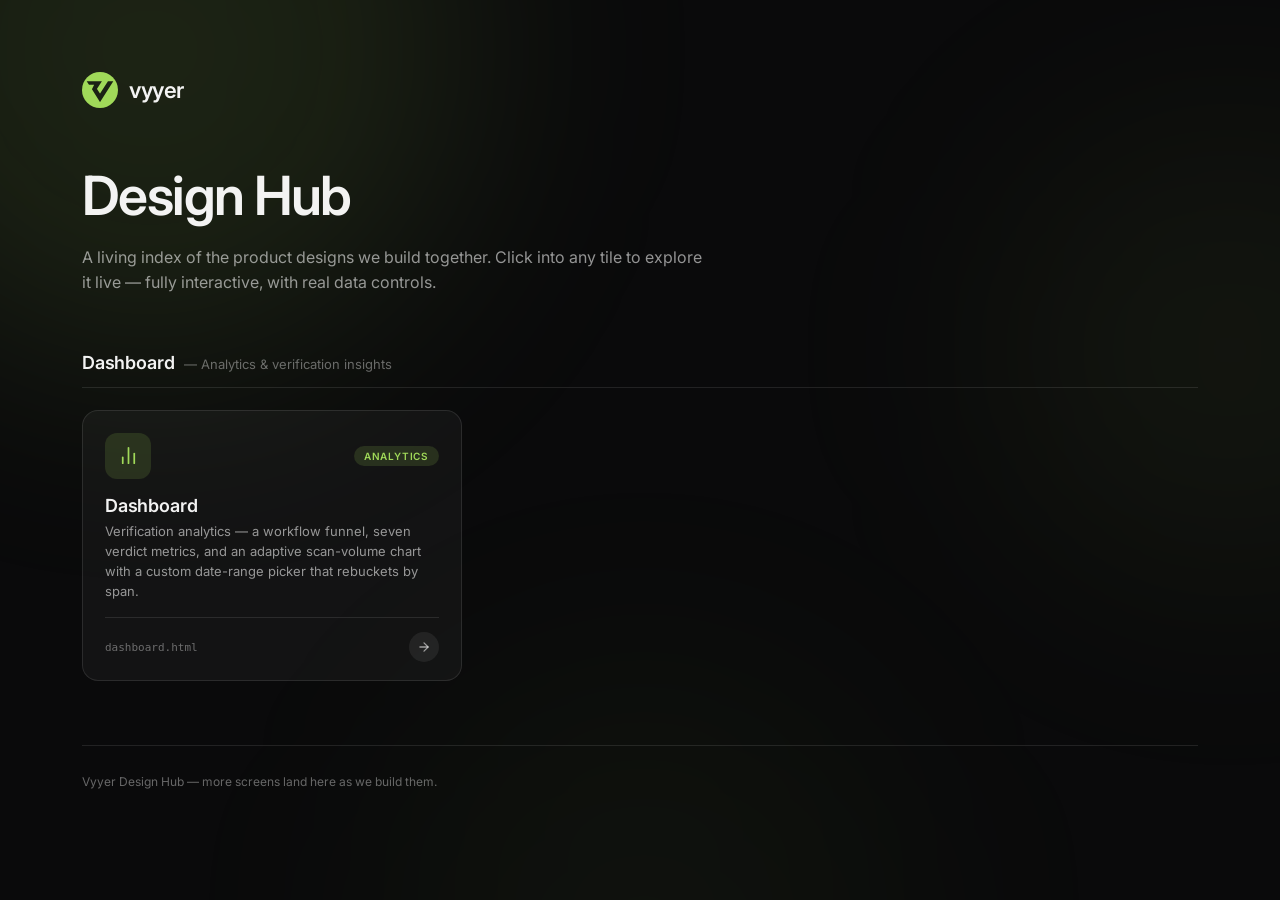
==== index.html @ 065a1852 "Add files via upload" ====
<!DOCTYPE html>
<html lang="en" data-theme="dark">
<head>
<meta charset="UTF-8">
<meta name="viewport" content="width=device-width, initial-scale=1.0">
<title>Vyyer — Design Hub</title>
<link rel="preconnect" href="https://fonts.googleapis.com">
<link rel="preconnect" href="https://fonts.gstatic.com" crossorigin>
<link href="https://fonts.googleapis.com/css2?family=Inter:wght@400;500;600;700&display=swap" rel="stylesheet">
<style>
*, *::before, *::after { margin: 0; padding: 0; box-sizing: border-box; }

:root {
  --bg-base: #0a0a0b;
  --accent: #A0D959; /* Vyyer logo green */
  --glass-bg: rgba(255,255,255,0.04);
  --glass-bg-strong: rgba(255,255,255,0.07);
  --glass-border: rgba(255,255,255,0.10);
  --glass-border-strong: rgba(255,255,255,0.22);
  --text-primary: rgba(255,255,255,0.95);
  --text-secondary: rgba(255,255,255,0.56);
  --text-tertiary: rgba(255,255,255,0.38);
  --radius-md: 12px;
  --radius-lg: 16px;
  --font: 'Inter', system-ui, sans-serif;
}

body {
  font-family: var(--font);
  background: var(--bg-base);
  color: var(--text-primary);
  min-height: 100vh;
  position: relative;
  overflow-x: hidden;
  -webkit-font-smoothing: antialiased;
}

/* Ambient lime glow */
.glow { position: fixed; inset: 0; z-index: 0; pointer-events: none; overflow: hidden; }
.glow-blob { position: absolute; border-radius: 50%; filter: blur(120px); }
.glow-blob.g1 { width: 620px; height: 620px; top: -260px; left: -160px; background: rgba(160,217,89,0.12); }
.glow-blob.g2 { width: 460px; height: 460px; top: 120px; right: -180px; background: rgba(160,217,89,0.06); }
.glow-blob.g3 { width: 520px; height: 520px; bottom: -280px; left: 30%; background: rgba(160,217,89,0.04); }

.wrap { position: relative; z-index: 1; max-width: 1180px; margin: 0 auto; padding: 72px 32px 64px; }

/* Header */
.header { display: flex; align-items: center; gap: 11px; margin-bottom: 60px; }
.logo-mark { width: 36px; height: 36px; flex-shrink: 0; display: block; }
.brand-name { font-size: 22px; font-weight: 600; letter-spacing: -0.02em; }

/* Hero */
.hero { margin-bottom: 56px; }
.eyebrow {
  display: inline-flex; align-items: center; gap: 8px;
  font-size: 12px; font-weight: 600; letter-spacing: 0.12em;
  text-transform: uppercase; color: var(--accent);
  margin-bottom: 18px;
}
.eyebrow::before { content: ''; width: 20px; height: 1px; background: var(--accent); opacity: 0.6; }
.title {
  font-size: clamp(34px, 5.5vw, 54px);
  font-weight: 600; letter-spacing: -0.03em; line-height: 1.05;
  margin-bottom: 20px;
}
.title .accent { color: var(--accent); }
.lede { font-size: 16px; color: var(--text-secondary); line-height: 1.6; max-width: 620px; }

/* Section */
.section { margin-bottom: 48px; }
.section-head {
  display: flex; align-items: baseline; gap: 10px;
  margin-bottom: 22px; padding-bottom: 14px;
  border-bottom: 1px solid var(--glass-border);
}
.section-head h2 { font-size: 18px; font-weight: 600; letter-spacing: -0.01em; }
.section-head .section-sub { font-size: 13px; color: var(--text-tertiary); }

/* Grid */
.grid { display: grid; grid-template-columns: repeat(auto-fill, minmax(300px, 380px)); gap: 18px; }

/* Card */
.card {
  position: relative;
  display: flex; flex-direction: column; gap: 16px;
  padding: 22px 22px 18px;
  background: var(--glass-bg);
  border: 1px solid var(--glass-border);
  border-radius: var(--radius-lg);
  text-decoration: none; color: var(--text-primary);
  transition: background 0.2s, border-color 0.2s, transform 0.2s;
  min-height: 210px;
}
.card:hover { background: var(--glass-bg-strong); border-color: var(--glass-border-strong); transform: translateY(-3px); }

.card-head { display: flex; align-items: center; justify-content: space-between; gap: 12px; }
.card-icon {
  width: 46px; height: 46px; border-radius: var(--radius-md);
  background: rgba(160,217,89,0.14);
  color: var(--accent);
  display: flex; align-items: center; justify-content: center; flex-shrink: 0;
}
.card-icon svg { width: 23px; height: 23px; }
.card-tag {
  font-size: 10px; font-weight: 600; letter-spacing: 0.08em; text-transform: uppercase;
  padding: 4px 10px; border-radius: 100px;
  background: rgba(160,217,89,0.14); color: var(--accent);
}

.card-body { flex: 1; }
.card-title { font-size: 18px; font-weight: 600; letter-spacing: -0.01em; margin-bottom: 5px; }
.card-desc { font-size: 13px; color: var(--text-secondary); line-height: 1.55; }

.card-foot {
  display: flex; align-items: center; justify-content: space-between;
  padding-top: 14px; border-top: 1px solid var(--glass-border);
}
.card-path {
  font-family: 'Menlo', 'Monaco', monospace; font-size: 11px; color: var(--text-tertiary);
  overflow: hidden; text-overflow: ellipsis; white-space: nowrap;
}
.card-arrow {
  width: 30px; height: 30px; border-radius: 50%;
  background: rgba(255,255,255,0.07);
  display: flex; align-items: center; justify-content: center; flex-shrink: 0;
  transition: background 0.15s, transform 0.15s, color 0.15s;
  color: var(--text-secondary);
}
.card:hover .card-arrow { background: var(--accent); color: #111; transform: translateX(3px); }
.card-arrow svg { width: 14px; height: 14px; }

/* Footer */
.footer {
  margin-top: 64px; padding-top: 26px;
  border-top: 1px solid var(--glass-border);
  font-size: 12px; color: var(--text-tertiary); line-height: 1.6;
}

@media (max-width: 560px) {
  .wrap { padding: 48px 20px 48px; }
  .grid { grid-template-columns: 1fr; }
}
</style>
</head>
<body>

<div class="glow">
  <div class="glow-blob g1"></div>
  <div class="glow-blob g2"></div>
  <div class="glow-blob g3"></div>
</div>

<div class="wrap">

  <div class="header">
    <svg class="logo-mark" viewBox="0 0 138 138" xmlns="http://www.w3.org/2000/svg" role="img" aria-label="Vyyer">
      <defs>
        <mask id="vyyerVcut">
          <rect width="138" height="138" fill="#fff"></rect>
          <path fill="#000" transform="translate(69, 75) rotate(90) translate(-69, -75)" d="M29,125.844843 C29,125.988984 29.0993882,126.042108 29.221238,125.96398 L42.8635356,117.216859 C42.9857221,117.138516 43.0817329,116.956668 43.0780385,116.812901 L42.5846021,97.6106244 C42.5808823,97.4658673 42.6828508,97.4006824 42.813659,97.4656777 L59.8424361,105.926824 C59.9726607,105.991529 60.1771625,105.981341 60.3002155,105.903427 L108.81628,75.1843301 C109.061495,75.029067 109.060982,74.7768014 108.816289,74.6216104 L29,24 L29,44.1001278 C29,44.2443585 29.0994846,44.4250153 29.2204829,44.5025328 L76.4529161,74.761949 C76.5746856,74.8399604 76.5738029,74.9672807 76.4526502,75.0452293 L58.7903256,86.4090233 C58.6684094,86.4874633 58.4711441,86.487857 58.3485647,86.40916 L29.2210118,67.7090431 C29.0989503,67.6306786 29,67.6849074 29,67.8281421 L29,125.844843 Z"></path>
        </mask>
      </defs>
      <circle cx="69" cy="69" r="69" fill="#A0D959" mask="url(#vyyerVcut)"></circle>
    </svg>
    <div class="brand-name">vyyer</div>
  </div>

  <div class="hero">
    <h1 class="title">Design Hub</h1>
    <p class="lede">A living index of the product designs we build together. Click into any tile to explore it live — fully interactive, with real data controls.</p>
  </div>

  <div class="section">
    <div class="section-head">
      <h2>Dashboard</h2>
      <span class="section-sub">— Analytics &amp; verification insights</span>
    </div>
    <div class="grid">

      <a class="card" href="dashboard.html">
        <div class="card-head">
          <div class="card-icon">
            <svg viewBox="0 0 24 24" fill="none" stroke="currentColor" stroke-width="1.8" stroke-linecap="round" stroke-linejoin="round"><line x1="18" y1="20" x2="18" y2="10"/><line x1="12" y1="20" x2="12" y2="4"/><line x1="6" y1="20" x2="6" y2="14"/></svg>
          </div>
          <span class="card-tag">Analytics</span>
        </div>
        <div class="card-body">
          <div class="card-title">Dashboard</div>
          <div class="card-desc">Verification analytics — a workflow funnel, seven verdict metrics, and an adaptive scan-volume chart with a custom date-range picker that rebuckets by span.</div>
        </div>
        <div class="card-foot">
          <span class="card-path">dashboard.html</span>
          <span class="card-arrow"><svg viewBox="0 0 24 24" fill="none" stroke="currentColor" stroke-width="2.2" stroke-linecap="round" stroke-linejoin="round"><line x1="5" y1="12" x2="19" y2="12"/><polyline points="12 5 19 12 12 19"/></svg></span>
        </div>
      </a>

    </div>
  </div>

  <div class="footer">
    Vyyer Design Hub — more screens land here as we build them.
  </div>

</div>

</body>
</html>
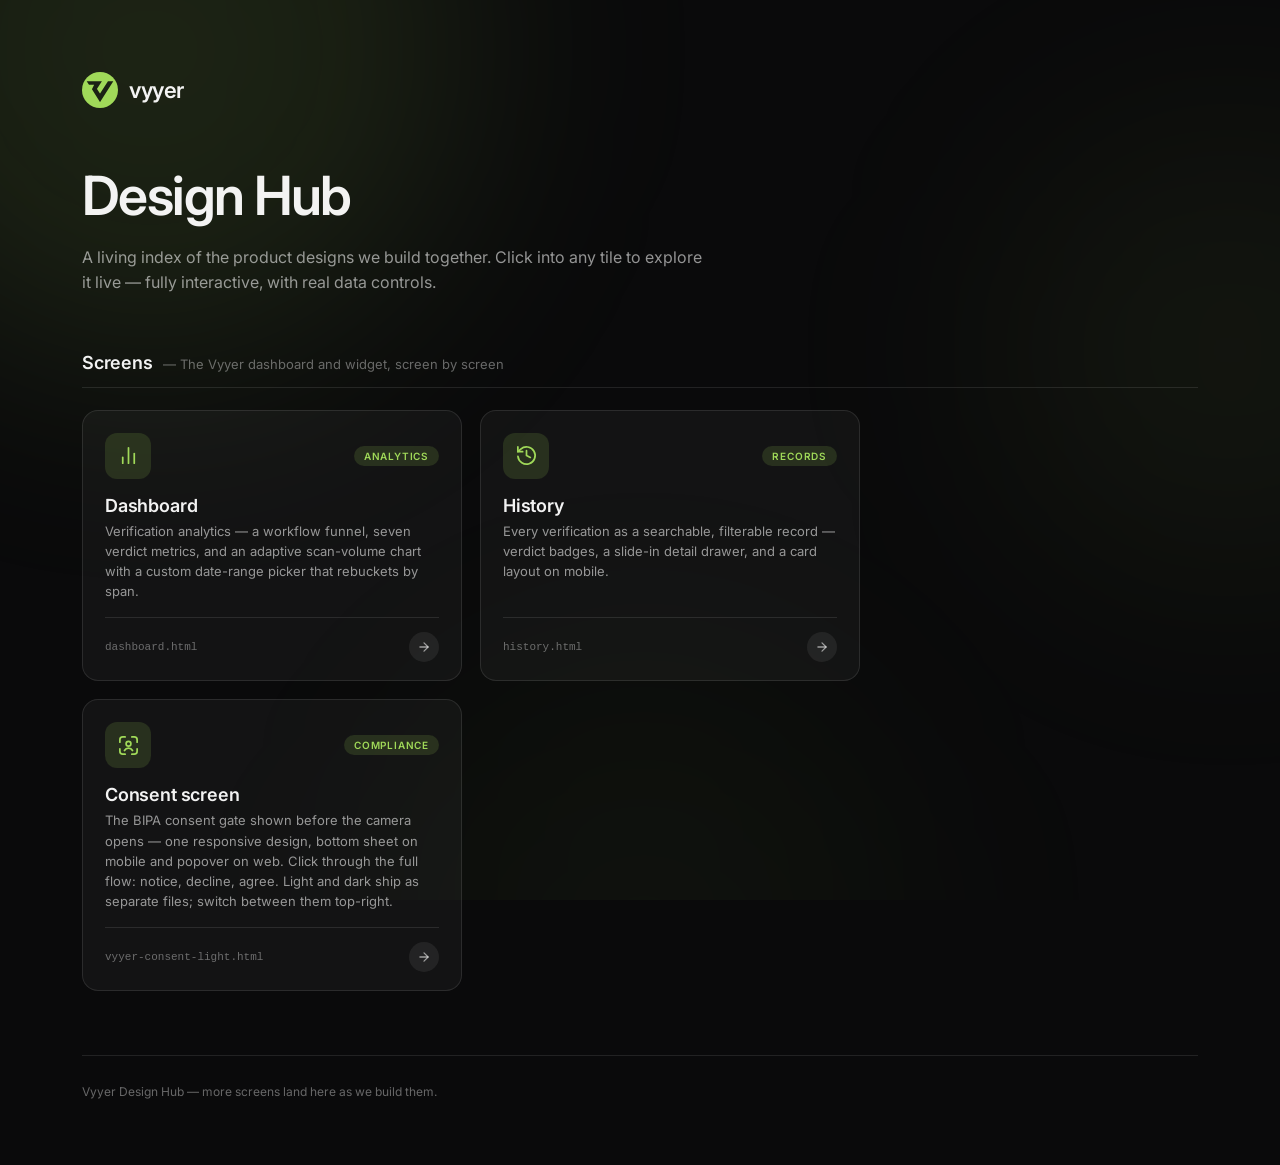
==== commit 59c88316: "Add files via upload" ====
--- a/index.html
+++ b/index.html
@@ -172,8 +172,8 @@
 
   <div class="section">
     <div class="section-head">
-      <h2>Dashboard</h2>
-      <span class="section-sub">— Analytics &amp; verification insights</span>
+      <h2>Screens</h2>
+      <span class="section-sub">— The Vyyer dashboard and widget, screen by screen</span>
     </div>
     <div class="grid">
 
@@ -194,6 +194,40 @@
         </div>
       </a>
 
+      <a class="card" href="history.html">
+        <div class="card-head">
+          <div class="card-icon">
+            <svg viewBox="0 0 24 24" fill="none" stroke="currentColor" stroke-width="1.8" stroke-linecap="round" stroke-linejoin="round"><path d="M3 3v5h5"/><path d="M3.05 13A9 9 0 1 0 6 5.3L3 8"/><path d="M12 7v5l4 2"/></svg>
+          </div>
+          <span class="card-tag">Records</span>
+        </div>
+        <div class="card-body">
+          <div class="card-title">History</div>
+          <div class="card-desc">Every verification as a searchable, filterable record — verdict badges, a slide-in detail drawer, and a card layout on mobile.</div>
+        </div>
+        <div class="card-foot">
+          <span class="card-path">history.html</span>
+          <span class="card-arrow"><svg viewBox="0 0 24 24" fill="none" stroke="currentColor" stroke-width="2.2" stroke-linecap="round" stroke-linejoin="round"><line x1="5" y1="12" x2="19" y2="12"/><polyline points="12 5 19 12 12 19"/></svg></span>
+        </div>
+      </a>
+
+
+      <a class="card" href="vyyer-consent-light.html">
+        <div class="card-head">
+          <div class="card-icon">
+            <svg viewBox="0 0 24 24" fill="none" stroke="currentColor" stroke-width="1.8" stroke-linecap="round" stroke-linejoin="round"><path d="M3 8.5V6a3 3 0 013-3h2.5M15.5 3H18a3 3 0 013 3v2.5M21 15.5V18a3 3 0 01-3 3h-2.5M8.5 21H6a3 3 0 01-3-3v-2.5"/><circle cx="12" cy="10.2" r="2.5"/><path d="M7.8 17.2a4.8 4.8 0 018.4 0"/></svg>
+          </div>
+          <span class="card-tag">Compliance</span>
+        </div>
+        <div class="card-body">
+          <div class="card-title">Consent screen</div>
+          <div class="card-desc">The BIPA consent gate shown before the camera opens — one responsive design, bottom sheet on mobile and popover on web. Click through the full flow: notice, decline, agree. Light and dark ship as separate files; switch between them top-right.</div>
+        </div>
+        <div class="card-foot">
+          <span class="card-path">vyyer-consent-light.html</span>
+          <span class="card-arrow"><svg viewBox="0 0 24 24" fill="none" stroke="currentColor" stroke-width="2.2" stroke-linecap="round" stroke-linejoin="round"><line x1="5" y1="12" x2="19" y2="12"/><polyline points="12 5 19 12 12 19"/></svg></span>
+        </div>
+      </a>
     </div>
   </div>
 
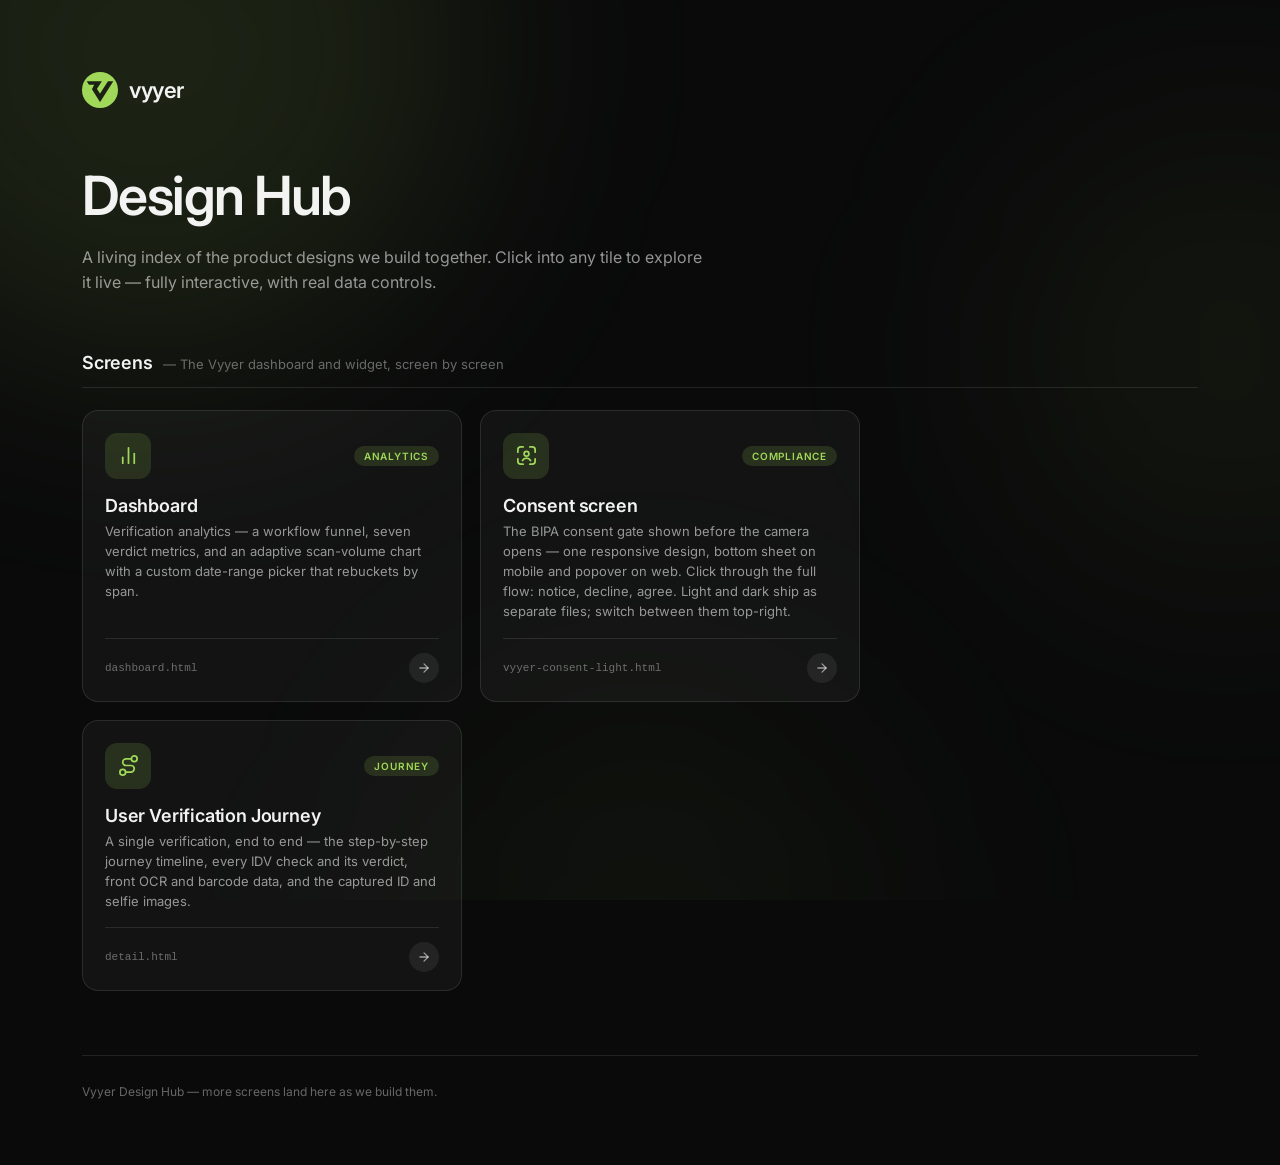
==== commit a8cc9ccf: "Add files via upload" ====
--- a/index.html
+++ b/index.html
@@ -194,6 +194,7 @@
         </div>
       </a>
 
+      <!-- HISTORY — hidden until the design is finished; delete these two comment lines to restore
       <a class="card" href="history.html">
         <div class="card-head">
           <div class="card-icon">
@@ -210,6 +211,7 @@
           <span class="card-arrow"><svg viewBox="0 0 24 24" fill="none" stroke="currentColor" stroke-width="2.2" stroke-linecap="round" stroke-linejoin="round"><line x1="5" y1="12" x2="19" y2="12"/><polyline points="12 5 19 12 12 19"/></svg></span>
         </div>
       </a>
+      -->
 
 
       <a class="card" href="vyyer-consent-light.html">
@@ -228,6 +230,23 @@
           <span class="card-arrow"><svg viewBox="0 0 24 24" fill="none" stroke="currentColor" stroke-width="2.2" stroke-linecap="round" stroke-linejoin="round"><line x1="5" y1="12" x2="19" y2="12"/><polyline points="12 5 19 12 12 19"/></svg></span>
         </div>
       </a>
+
+      <a class="card" href="detail.html">
+        <div class="card-head">
+          <div class="card-icon">
+            <svg viewBox="0 0 24 24" fill="none" stroke="currentColor" stroke-width="1.8" stroke-linecap="round" stroke-linejoin="round"><circle cx="6" cy="19" r="3"/><path d="M9 19h5.5a3.5 3.5 0 000-7h-5a3.5 3.5 0 010-7H15"/><circle cx="18" cy="5" r="3"/></svg>
+          </div>
+          <span class="card-tag">Journey</span>
+        </div>
+        <div class="card-body">
+          <div class="card-title">User Verification Journey</div>
+          <div class="card-desc">A single verification, end to end — the step-by-step journey timeline, every IDV check and its verdict, front OCR and barcode data, and the captured ID and selfie images.</div>
+        </div>
+        <div class="card-foot">
+          <span class="card-path">detail.html</span>
+          <span class="card-arrow"><svg viewBox="0 0 24 24" fill="none" stroke="currentColor" stroke-width="2.2" stroke-linecap="round" stroke-linejoin="round"><line x1="5" y1="12" x2="19" y2="12"/><polyline points="12 5 19 12 12 19"/></svg></span>
+        </div>
+      </a>
     </div>
   </div>
 
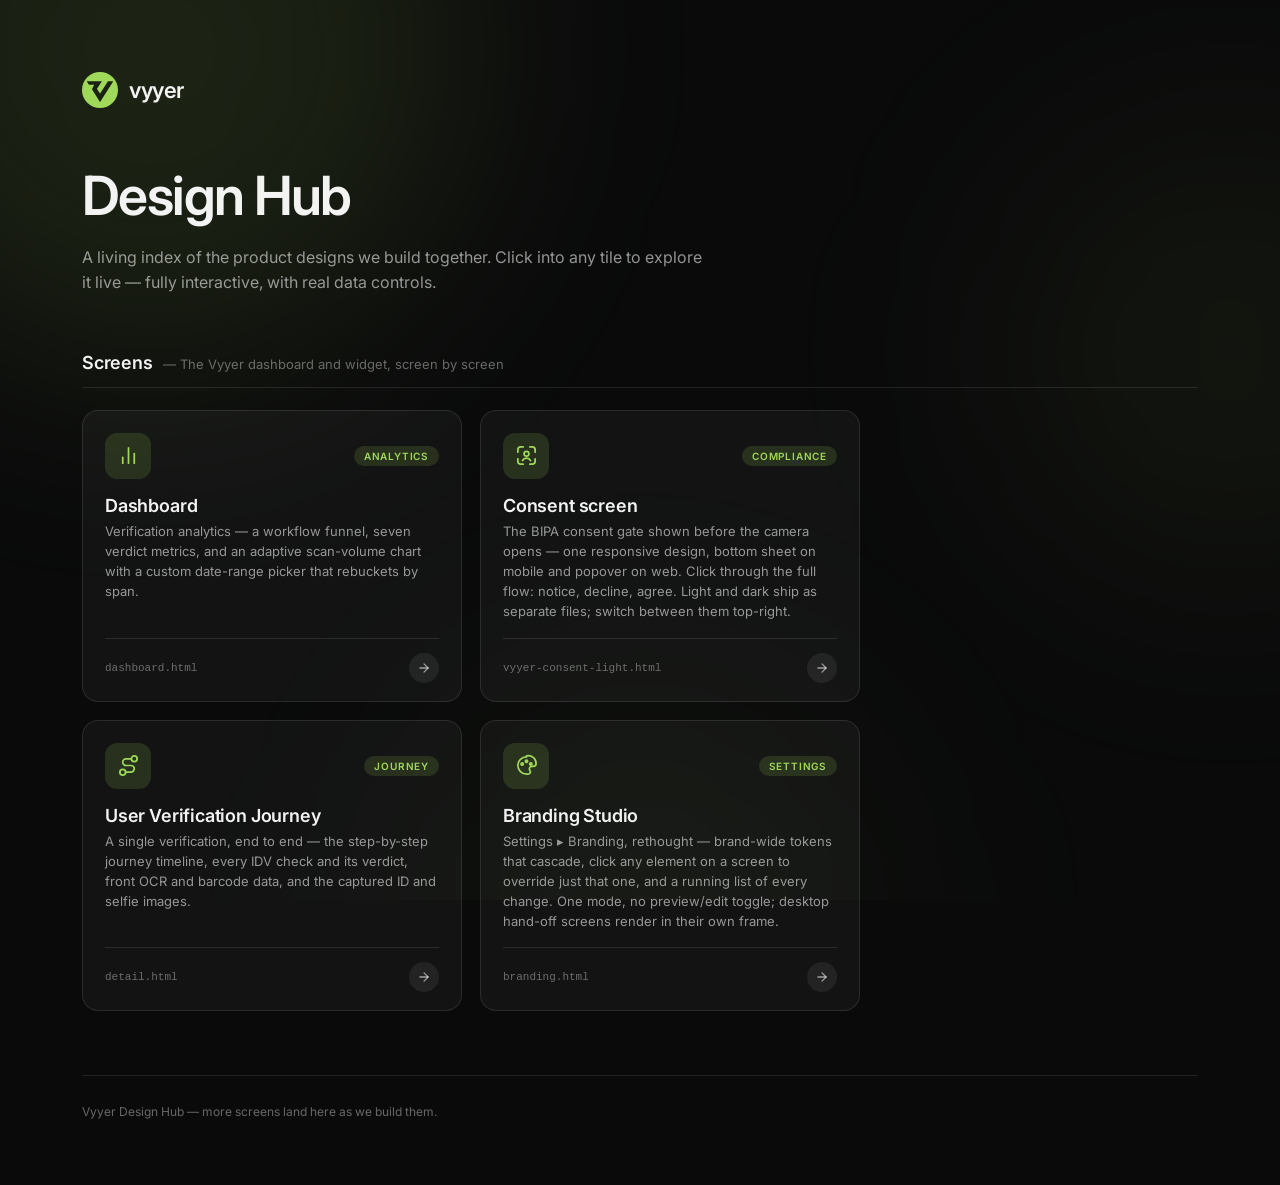
==== commit 5060a9c3: "Add files via upload" ====
--- a/index.html
+++ b/index.html
@@ -247,6 +247,23 @@
           <span class="card-arrow"><svg viewBox="0 0 24 24" fill="none" stroke="currentColor" stroke-width="2.2" stroke-linecap="round" stroke-linejoin="round"><line x1="5" y1="12" x2="19" y2="12"/><polyline points="12 5 19 12 12 19"/></svg></span>
         </div>
       </a>
+
+      <a class="card" href="branding.html">
+        <div class="card-head">
+          <div class="card-icon">
+            <svg viewBox="0 0 24 24" fill="none" stroke="currentColor" stroke-width="1.8" stroke-linecap="round" stroke-linejoin="round"><path d="M12 3a9 9 0 000 18h1.5a2.5 2.5 0 002-4 2.5 2.5 0 012-4H19a3 3 0 003-3 8 8 0 00-10-8z"/><circle cx="7.5" cy="10.5" r="1.2" fill="currentColor"/><circle cx="12" cy="7.5" r="1.2" fill="currentColor"/><circle cx="16.5" cy="10.5" r="1.2" fill="currentColor"/></svg>
+          </div>
+          <span class="card-tag">Settings</span>
+        </div>
+        <div class="card-body">
+          <div class="card-title">Branding Studio</div>
+          <div class="card-desc">Settings ▸ Branding, rethought — brand-wide tokens that cascade, click any element on a screen to override just that one, and a running list of every change. One mode, no preview/edit toggle; desktop hand-off screens render in their own frame.</div>
+        </div>
+        <div class="card-foot">
+          <span class="card-path">branding.html</span>
+          <span class="card-arrow"><svg viewBox="0 0 24 24" fill="none" stroke="currentColor" stroke-width="2.2" stroke-linecap="round" stroke-linejoin="round"><line x1="5" y1="12" x2="19" y2="12"/><polyline points="12 5 19 12 12 19"/></svg></span>
+        </div>
+      </a>
     </div>
   </div>
 
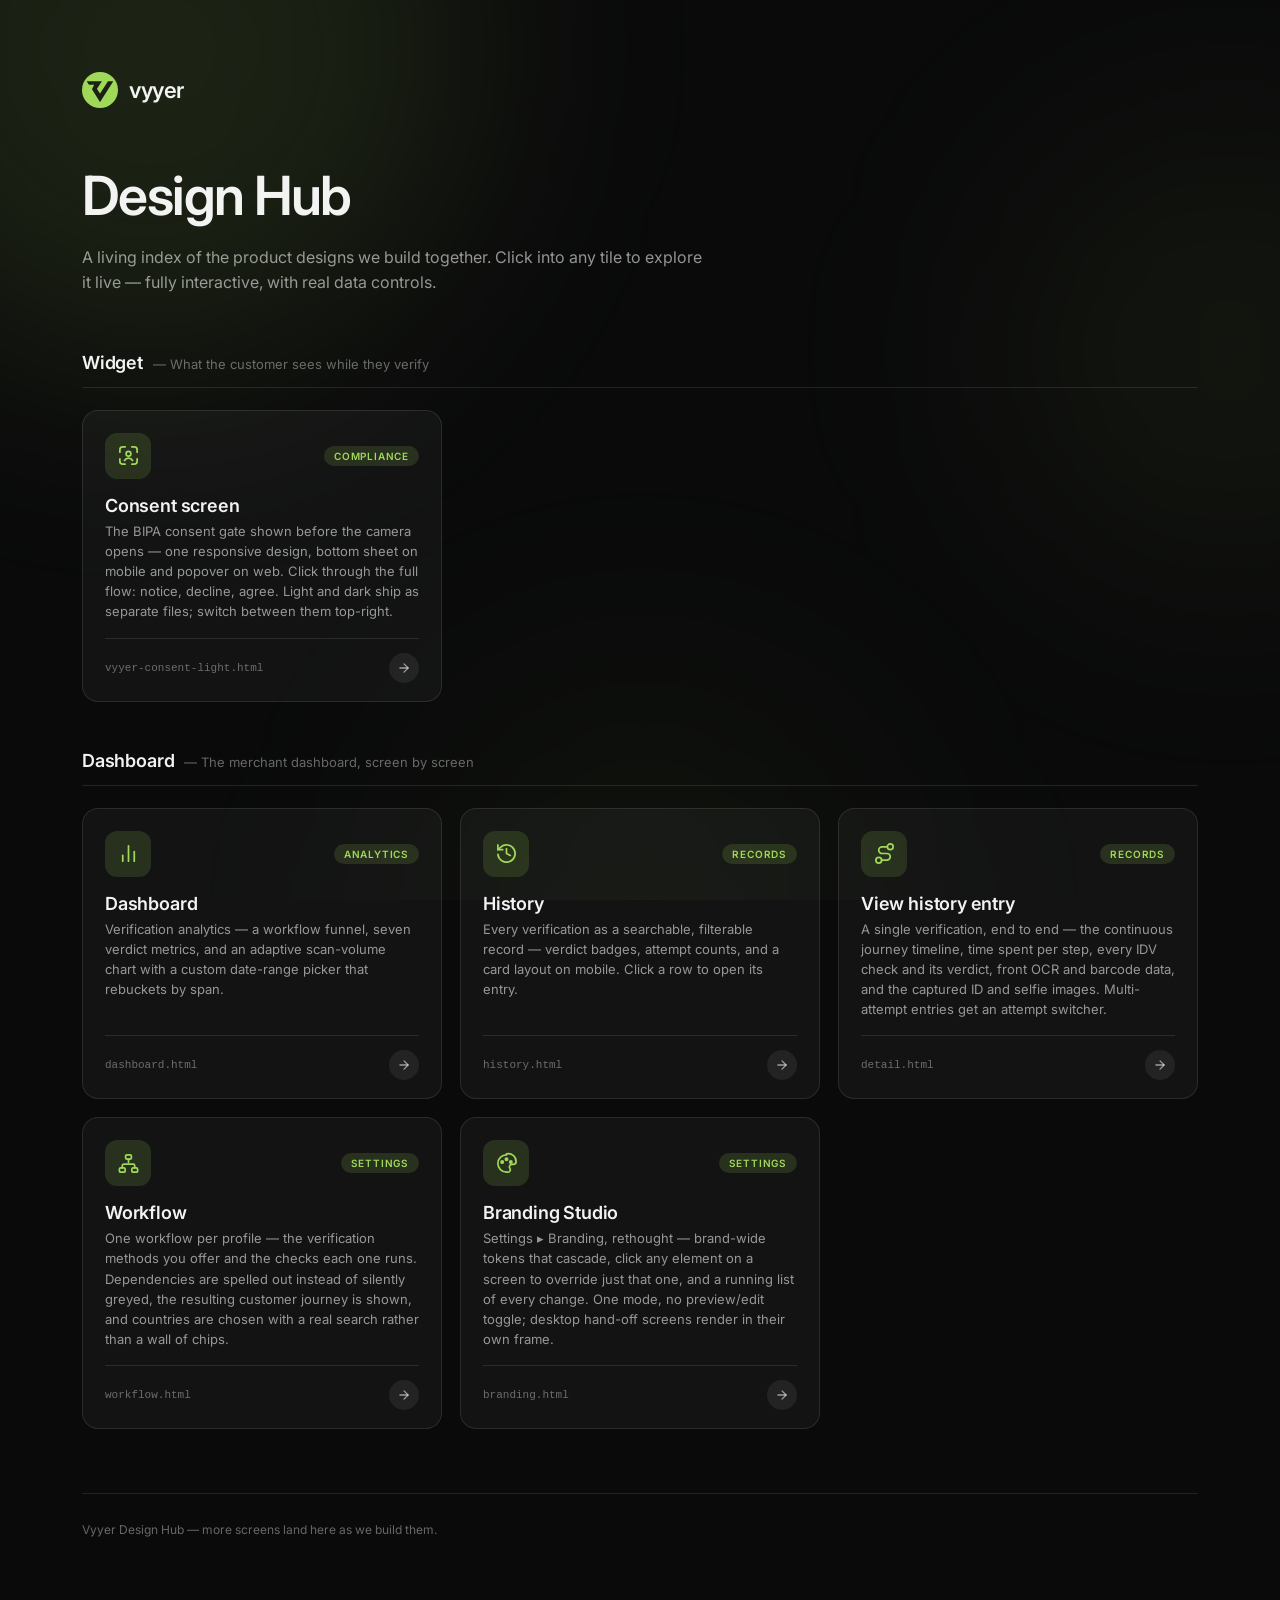
==== commit e4cf04ec: "Add files via upload" ====
--- a/index.html
+++ b/index.html
@@ -77,7 +77,7 @@
 .section-head .section-sub { font-size: 13px; color: var(--text-tertiary); }
 
 /* Grid */
-.grid { display: grid; grid-template-columns: repeat(auto-fill, minmax(300px, 380px)); gap: 18px; }
+.grid { display: grid; grid-template-columns: repeat(3, minmax(0, 1fr)); gap: 18px; }
 
 /* Card */
 .card {
@@ -136,6 +136,8 @@
   font-size: 12px; color: var(--text-tertiary); line-height: 1.6;
 }
 
+@media (max-width: 900px) { .grid { grid-template-columns: repeat(2, minmax(0, 1fr)); } }
+
 @media (max-width: 560px) {
   .wrap { padding: 48px 20px 48px; }
   .grid { grid-template-columns: 1fr; }
@@ -172,11 +174,37 @@
 
   <div class="section">
     <div class="section-head">
-      <h2>Screens</h2>
-      <span class="section-sub">— The Vyyer dashboard and widget, screen by screen</span>
+      <h2>Widget</h2>
+      <span class="section-sub">— What the customer sees while they verify</span>
     </div>
     <div class="grid">
 
+      <a class="card" href="vyyer-consent-light.html">
+        <div class="card-head">
+          <div class="card-icon">
+            <svg viewBox="0 0 24 24" fill="none" stroke="currentColor" stroke-width="1.8" stroke-linecap="round" stroke-linejoin="round"><path d="M3 8.5V6a3 3 0 013-3h2.5M15.5 3H18a3 3 0 013 3v2.5M21 15.5V18a3 3 0 01-3 3h-2.5M8.5 21H6a3 3 0 01-3-3v-2.5"/><circle cx="12" cy="10.2" r="2.5"/><path d="M7.8 17.2a4.8 4.8 0 018.4 0"/></svg>
+          </div>
+          <span class="card-tag">Compliance</span>
+        </div>
+        <div class="card-body">
+          <div class="card-title">Consent screen</div>
+          <div class="card-desc">The BIPA consent gate shown before the camera opens — one responsive design, bottom sheet on mobile and popover on web. Click through the full flow: notice, decline, agree. Light and dark ship as separate files; switch between them top-right.</div>
+        </div>
+        <div class="card-foot">
+          <span class="card-path">vyyer-consent-light.html</span>
+          <span class="card-arrow"><svg viewBox="0 0 24 24" fill="none" stroke="currentColor" stroke-width="2.2" stroke-linecap="round" stroke-linejoin="round"><line x1="5" y1="12" x2="19" y2="12"/><polyline points="12 5 19 12 12 19"/></svg></span>
+        </div>
+      </a>
+    </div>
+  </div>
+
+  <div class="section">
+    <div class="section-head">
+      <h2>Dashboard</h2>
+      <span class="section-sub">— The merchant dashboard, screen by screen</span>
+    </div>
+    <div class="grid">
+
       <a class="card" href="dashboard.html">
         <div class="card-head">
           <div class="card-icon">
@@ -194,7 +222,6 @@
         </div>
       </a>
 
-      <!-- HISTORY — hidden until the design is finished; delete these two comment lines to restore
       <a class="card" href="history.html">
         <div class="card-head">
           <div class="card-icon">
@@ -204,46 +231,44 @@
         </div>
         <div class="card-body">
           <div class="card-title">History</div>
-          <div class="card-desc">Every verification as a searchable, filterable record — verdict badges, a slide-in detail drawer, and a card layout on mobile.</div>
+          <div class="card-desc">Every verification as a searchable, filterable record — verdict badges, attempt counts, and a card layout on mobile. Click a row to open its entry.</div>
         </div>
         <div class="card-foot">
           <span class="card-path">history.html</span>
           <span class="card-arrow"><svg viewBox="0 0 24 24" fill="none" stroke="currentColor" stroke-width="2.2" stroke-linecap="round" stroke-linejoin="round"><line x1="5" y1="12" x2="19" y2="12"/><polyline points="12 5 19 12 12 19"/></svg></span>
         </div>
       </a>
-      -->
-
-
-      <a class="card" href="vyyer-consent-light.html">
-        <div class="card-head">
-          <div class="card-icon">
-            <svg viewBox="0 0 24 24" fill="none" stroke="currentColor" stroke-width="1.8" stroke-linecap="round" stroke-linejoin="round"><path d="M3 8.5V6a3 3 0 013-3h2.5M15.5 3H18a3 3 0 013 3v2.5M21 15.5V18a3 3 0 01-3 3h-2.5M8.5 21H6a3 3 0 01-3-3v-2.5"/><circle cx="12" cy="10.2" r="2.5"/><path d="M7.8 17.2a4.8 4.8 0 018.4 0"/></svg>
-          </div>
-          <span class="card-tag">Compliance</span>
-        </div>
-        <div class="card-body">
-          <div class="card-title">Consent screen</div>
-          <div class="card-desc">The BIPA consent gate shown before the camera opens — one responsive design, bottom sheet on mobile and popover on web. Click through the full flow: notice, decline, agree. Light and dark ship as separate files; switch between them top-right.</div>
-        </div>
-        <div class="card-foot">
-          <span class="card-path">vyyer-consent-light.html</span>
-          <span class="card-arrow"><svg viewBox="0 0 24 24" fill="none" stroke="currentColor" stroke-width="2.2" stroke-linecap="round" stroke-linejoin="round"><line x1="5" y1="12" x2="19" y2="12"/><polyline points="12 5 19 12 12 19"/></svg></span>
-        </div>
-      </a>
 
       <a class="card" href="detail.html">
         <div class="card-head">
           <div class="card-icon">
             <svg viewBox="0 0 24 24" fill="none" stroke="currentColor" stroke-width="1.8" stroke-linecap="round" stroke-linejoin="round"><circle cx="6" cy="19" r="3"/><path d="M9 19h5.5a3.5 3.5 0 000-7h-5a3.5 3.5 0 010-7H15"/><circle cx="18" cy="5" r="3"/></svg>
           </div>
-          <span class="card-tag">Journey</span>
-        </div>
-        <div class="card-body">
-          <div class="card-title">User Verification Journey</div>
-          <div class="card-desc">A single verification, end to end — the step-by-step journey timeline, every IDV check and its verdict, front OCR and barcode data, and the captured ID and selfie images.</div>
+          <span class="card-tag">Records</span>
+        </div>
+        <div class="card-body">
+          <div class="card-title">View history entry</div>
+          <div class="card-desc">A single verification, end to end — the continuous journey timeline, time spent per step, every IDV check and its verdict, front OCR and barcode data, and the captured ID and selfie images. Multi-attempt entries get an attempt switcher.</div>
         </div>
         <div class="card-foot">
           <span class="card-path">detail.html</span>
+          <span class="card-arrow"><svg viewBox="0 0 24 24" fill="none" stroke="currentColor" stroke-width="2.2" stroke-linecap="round" stroke-linejoin="round"><line x1="5" y1="12" x2="19" y2="12"/><polyline points="12 5 19 12 12 19"/></svg></span>
+        </div>
+      </a>
+
+      <a class="card" href="workflow.html">
+        <div class="card-head">
+          <div class="card-icon">
+            <svg viewBox="0 0 24 24" fill="none" stroke="currentColor" stroke-width="1.8" stroke-linecap="round" stroke-linejoin="round"><rect x="9" y="2.9" width="6" height="4.6" rx="1.4"/><rect x="2.5" y="16.5" width="6" height="4.6" rx="1.4"/><rect x="15.5" y="16.5" width="6" height="4.6" rx="1.4"/><path d="M12 7.5v3.2"/><path d="M5.5 16.5v-2.1a1.7 1.7 0 011.7-1.7h9.6a1.7 1.7 0 011.7 1.7v2.1"/></svg>
+          </div>
+          <span class="card-tag">Settings</span>
+        </div>
+        <div class="card-body">
+          <div class="card-title">Workflow</div>
+          <div class="card-desc">One workflow per profile — the verification methods you offer and the checks each one runs. Dependencies are spelled out instead of silently greyed, the resulting customer journey is shown, and countries are chosen with a real search rather than a wall of chips.</div>
+        </div>
+        <div class="card-foot">
+          <span class="card-path">workflow.html</span>
           <span class="card-arrow"><svg viewBox="0 0 24 24" fill="none" stroke="currentColor" stroke-width="2.2" stroke-linecap="round" stroke-linejoin="round"><line x1="5" y1="12" x2="19" y2="12"/><polyline points="12 5 19 12 12 19"/></svg></span>
         </div>
       </a>
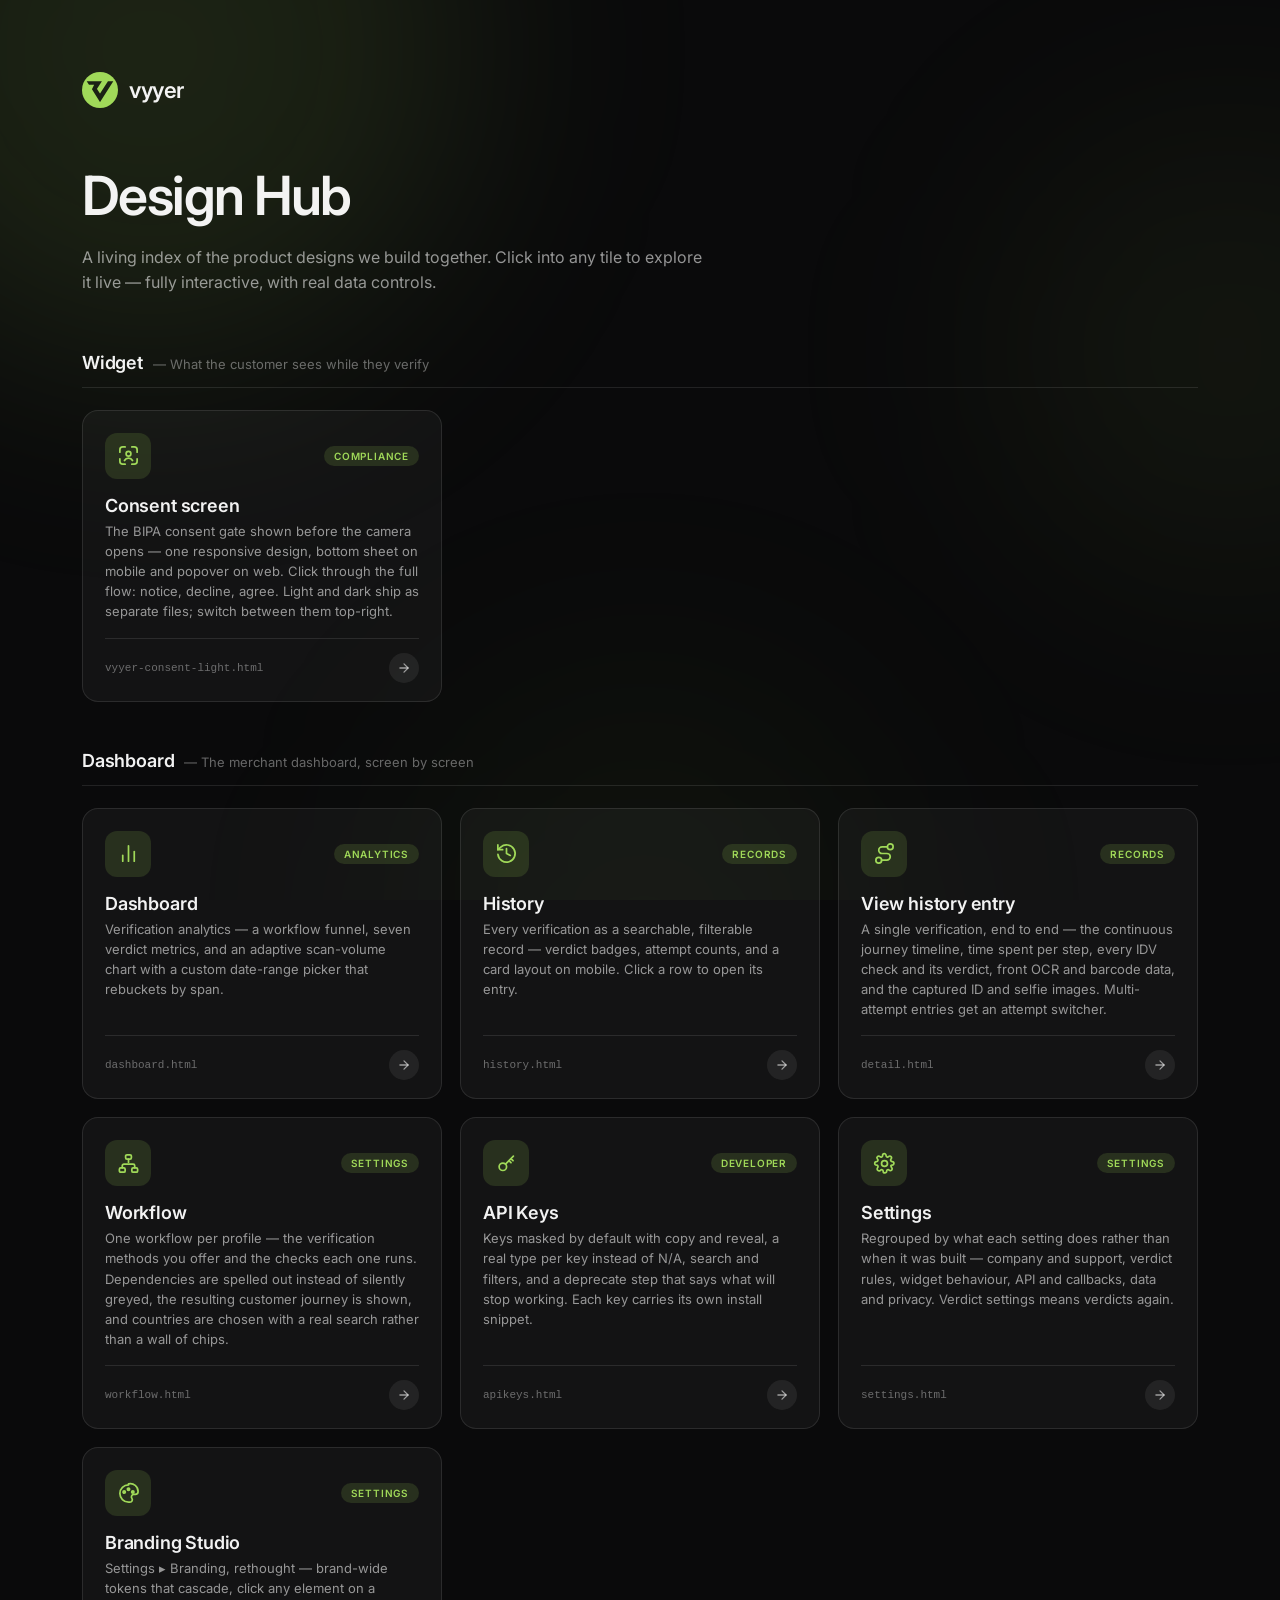
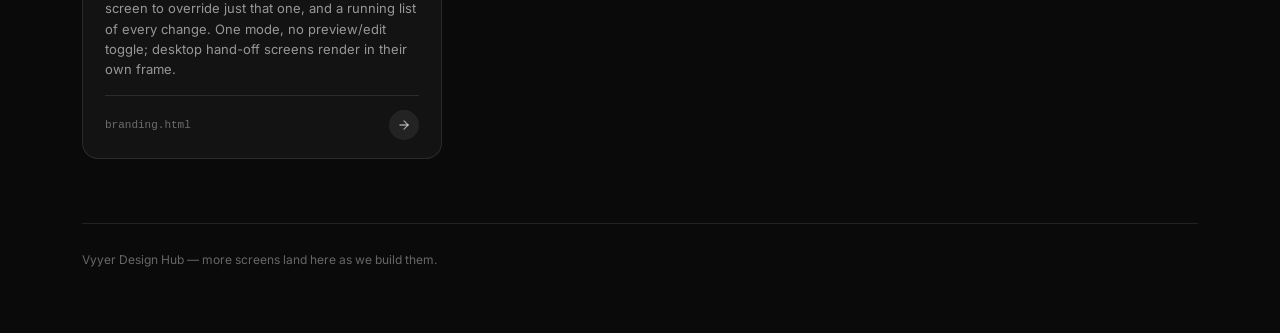
==== commit 25e1e203: "Add files via upload" ====
--- a/index.html
+++ b/index.html
@@ -273,6 +273,40 @@
         </div>
       </a>
 
+      <a class="card" href="apikeys.html">
+        <div class="card-head">
+          <div class="card-icon">
+            <svg viewBox="0 0 24 24" fill="none" stroke="currentColor" stroke-width="1.8" stroke-linecap="round" stroke-linejoin="round"><circle cx="8.2" cy="15.4" r="3.9"/><path d="M11 12.6l8.2-8.2M16.6 6.9l2.2 2.2M14.5 9l2.2 2.2"/></svg>
+          </div>
+          <span class="card-tag">Developer</span>
+        </div>
+        <div class="card-body">
+          <div class="card-title">API Keys</div>
+          <div class="card-desc">Keys masked by default with copy and reveal, a real type per key instead of N/A, search and filters, and a deprecate step that says what will stop working. Each key carries its own install snippet.</div>
+        </div>
+        <div class="card-foot">
+          <span class="card-path">apikeys.html</span>
+          <span class="card-arrow"><svg viewBox="0 0 24 24" fill="none" stroke="currentColor" stroke-width="2.2" stroke-linecap="round" stroke-linejoin="round"><line x1="5" y1="12" x2="19" y2="12"/><polyline points="12 5 19 12 12 19"/></svg></span>
+        </div>
+      </a>
+
+      <a class="card" href="settings.html">
+        <div class="card-head">
+          <div class="card-icon">
+            <svg viewBox="0 0 24 24" fill="none" stroke="currentColor" stroke-width="1.8" stroke-linecap="round" stroke-linejoin="round"><circle cx="12" cy="12" r="3.1"/><path d="M19.1 14.6a1.5 1.5 0 00.3 1.65l.05.06a1.82 1.82 0 11-2.58 2.58l-.06-.06a1.5 1.5 0 00-1.65-.3 1.5 1.5 0 00-.91 1.37v.17a1.82 1.82 0 11-3.64 0v-.09a1.5 1.5 0 00-.98-1.37 1.5 1.5 0 00-1.65.3l-.06.06A1.82 1.82 0 114.8 16.4l.06-.06a1.5 1.5 0 00.3-1.65 1.5 1.5 0 00-1.37-.91h-.17a1.82 1.82 0 110-3.64h.09a1.5 1.5 0 001.37-.98 1.5 1.5 0 00-.3-1.65l-.06-.06A1.82 1.82 0 117.3 4.8l.06.06a1.5 1.5 0 001.65.3h.07a1.5 1.5 0 00.91-1.37v-.17a1.82 1.82 0 113.64 0v.09a1.5 1.5 0 00.91 1.37 1.5 1.5 0 001.65-.3l.06-.06a1.82 1.82 0 112.58 2.58l-.06.06a1.5 1.5 0 00-.3 1.65v.07a1.5 1.5 0 001.37.91h.17a1.82 1.82 0 110 3.64h-.09a1.5 1.5 0 00-1.37.91z"/></svg>
+          </div>
+          <span class="card-tag">Settings</span>
+        </div>
+        <div class="card-body">
+          <div class="card-title">Settings</div>
+          <div class="card-desc">Regrouped by what each setting does rather than when it was built — company and support, verdict rules, widget behaviour, API and callbacks, data and privacy. Verdict settings means verdicts again.</div>
+        </div>
+        <div class="card-foot">
+          <span class="card-path">settings.html</span>
+          <span class="card-arrow"><svg viewBox="0 0 24 24" fill="none" stroke="currentColor" stroke-width="2.2" stroke-linecap="round" stroke-linejoin="round"><line x1="5" y1="12" x2="19" y2="12"/><polyline points="12 5 19 12 12 19"/></svg></span>
+        </div>
+      </a>
+
       <a class="card" href="branding.html">
         <div class="card-head">
           <div class="card-icon">
